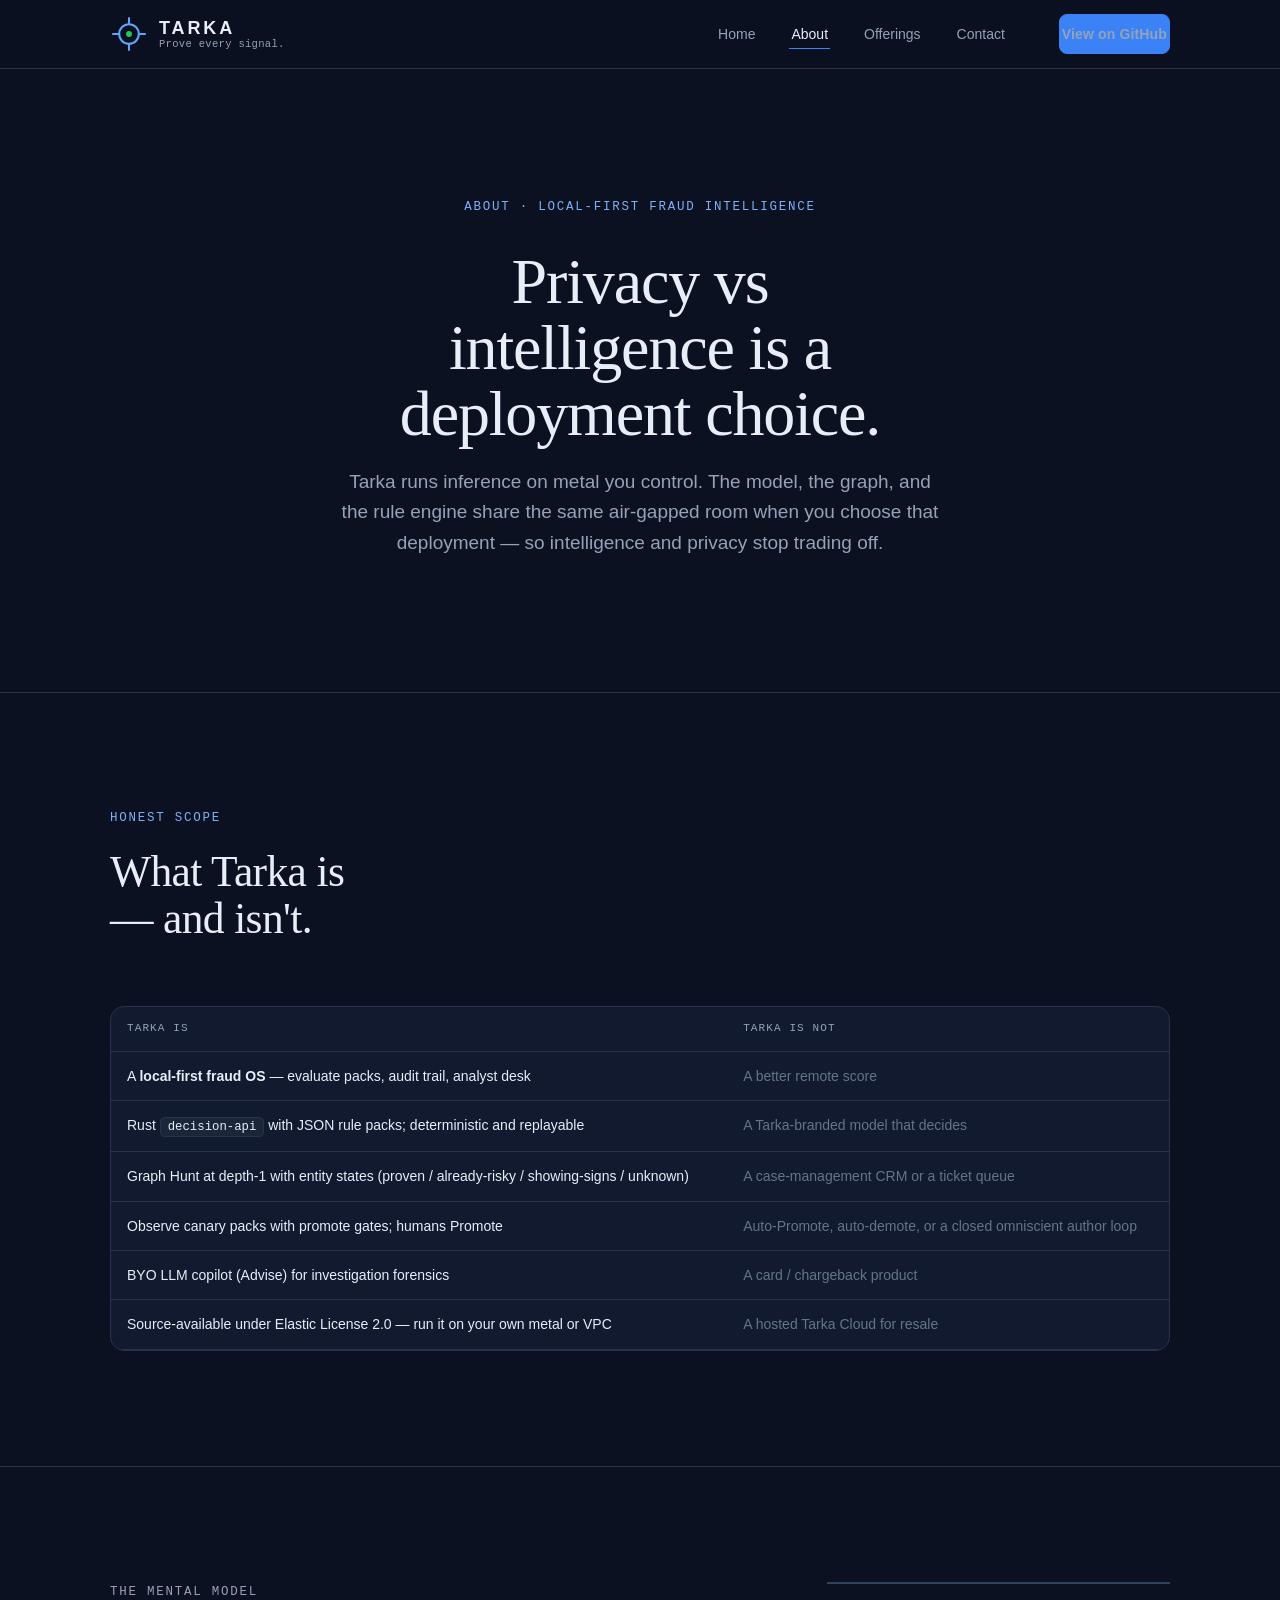
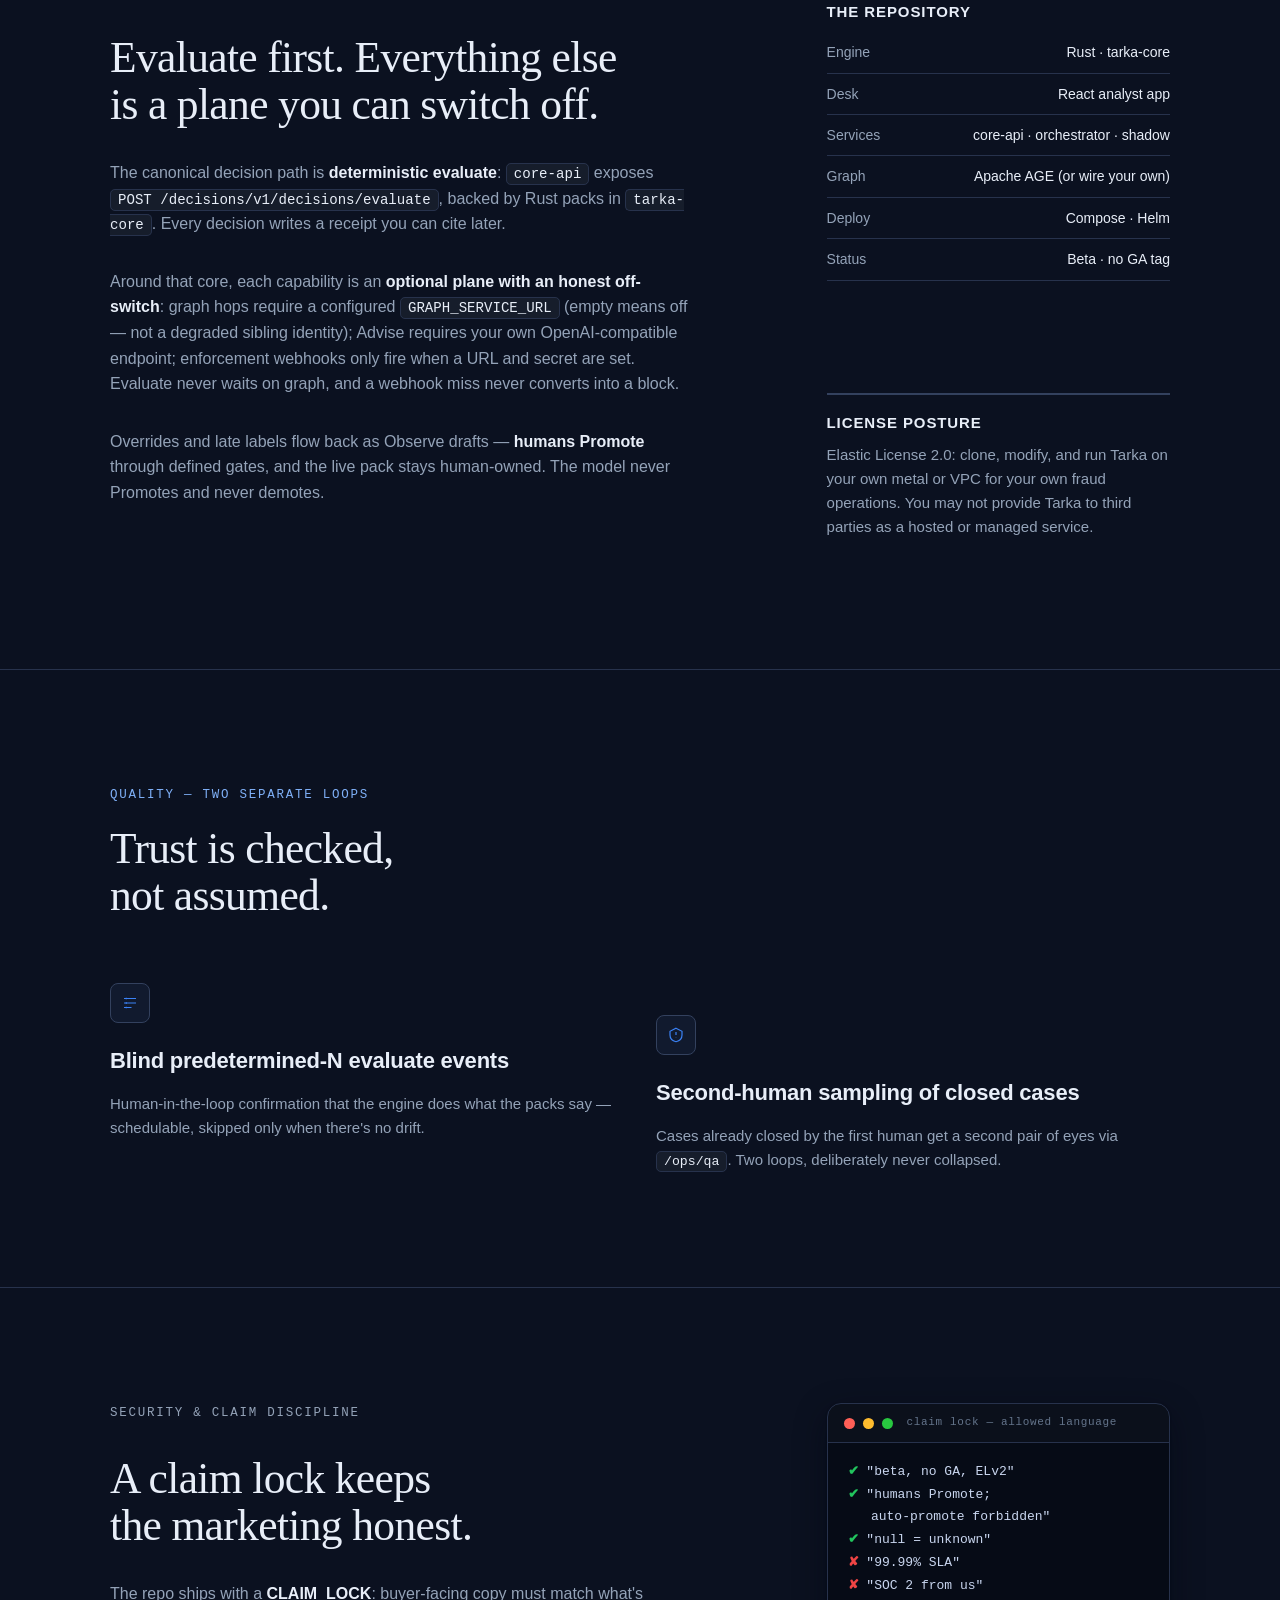
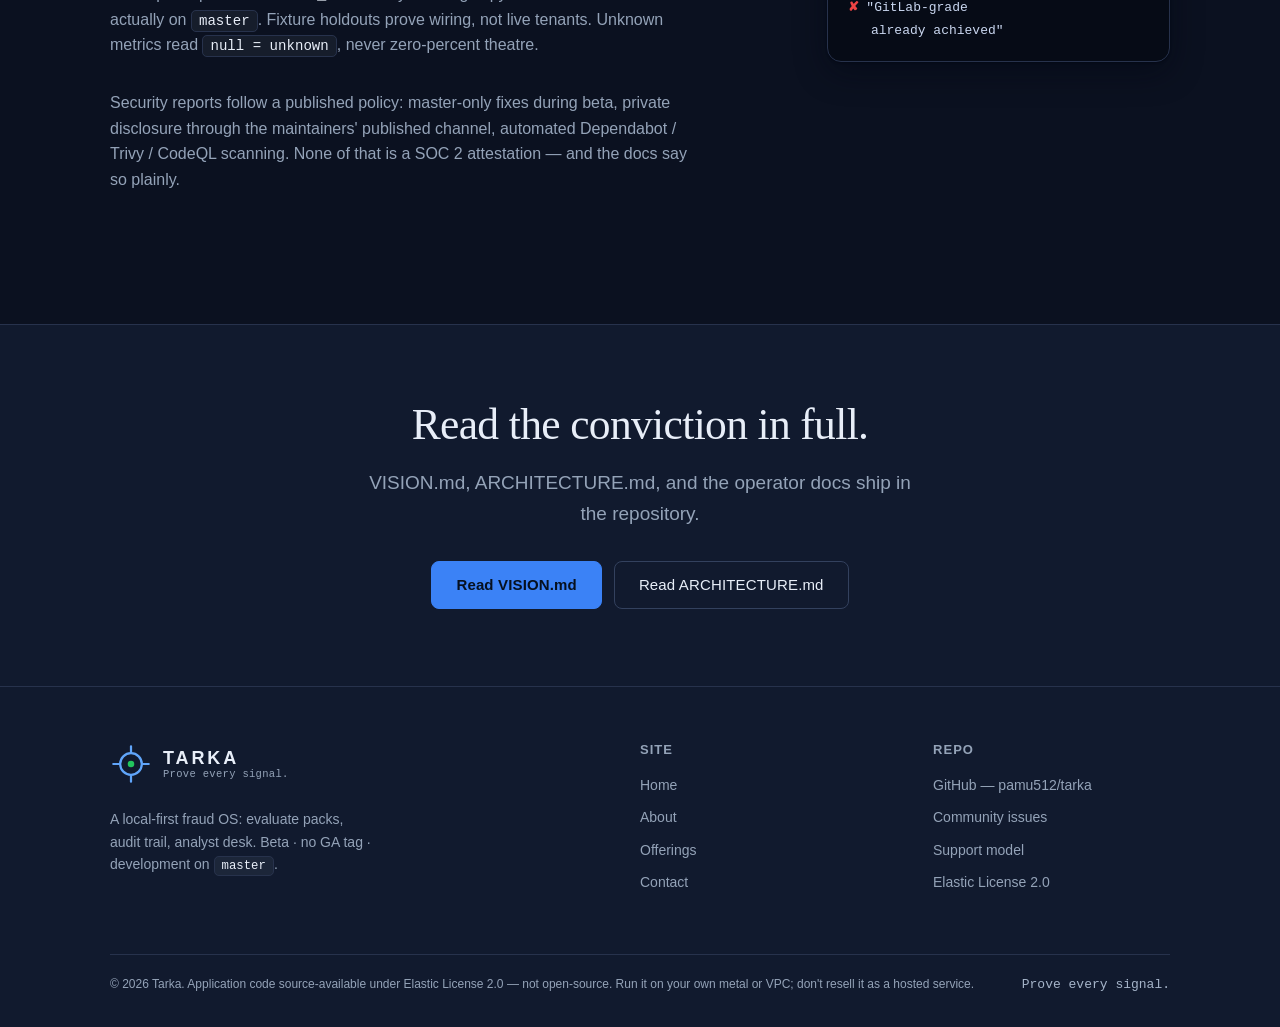
==== about.html @ 6040dd6a "Publish Tarka marketing site for GitHub Pages. Static home/about/offerings/contact from the reviewed" ====
<!doctype html>
<!--
  TARKA · About v2 — grounded in VISION.md, ARCHITECTURE.md, README.
-->
<html lang="en">
<head>
  <meta charset="utf-8" />
  <meta name="viewport" content="width=device-width, initial-scale=1" />
  <title>About — what Tarka is, and isn't · Tarka</title>
  <meta name="description" content="Tarka is a local-first fraud OS: audit everything, review is the exception. What it is, what it deliberately isn't, and the conviction behind it." />
  <link rel="canonical" href="./about.html" />
  <meta name="theme-color" content="#0b1120" />

  <meta property="og:type" content="website" />
  <meta property="og:site_name" content="Tarka" />
  <meta property="og:title" content="About — what Tarka is, and isn't · Tarka" />
  <meta property="og:description" content="Local-first fraud intelligence: audit everything, review is the exception. The vision, the non-goals, the conviction." />
  <meta property="og:url" content="./about.html" />
  <meta property="og:image" content="assets/brand/tarka-logo-on-dark-bg.png" />
  <meta name="twitter:card" content="summary_large_image" />

  <link rel="icon" href="assets/favicon.svg" type="image/svg+xml" />
  <link rel="stylesheet" href="assets/main.css" />

</head>
<body>
  <a class="skip-link" href="#main">Skip to content</a>

  <header class="site-header">
    <div class="container site-header__inner">
      <a class="brand" href="index.html" aria-label="Tarka — home">
        <img src="assets/brand/tarka-mark.svg" alt="" />
        <span class="brand-text"><span class="brand-word">TARKA</span><span class="brand-tag">Prove every signal.</span></span>
      </a>
      <button class="nav-toggle" aria-expanded="false" aria-controls="site-nav" aria-label="Menu">
        <svg viewBox="0 0 24 24" fill="none" stroke="currentColor" stroke-width="1.7" aria-hidden="true"><path d="M4 7h16M4 12h16M4 17h16"/></svg>
      </button>
      <nav class="site-nav" id="site-nav" aria-label="Primary">
        <a href="index.html">Home</a>
        <a href="about.html" aria-current="page">About</a>
        <a href="offerings.html">Offerings</a>
        <a href="contact.html">Contact</a>
        <a class="btn btn-primary btn-small" href="https://github.com/pamu512/tarka">View on GitHub</a>
      </nav>
    </div>
  </header>

  <main id="main">
    <!-- HERO -->
    <section class="section hero" data-od-id="hero-about">
      <div class="container">
        <div class="hero-center">
          <p class="eyebrow">About · Local-First Fraud Intelligence</p>
          <h1 class="h1">Privacy vs intelligence is a deployment choice.</h1>
          <p class="lead">Tarka runs inference on metal you control. The model, the graph, and the rule engine share the same air-gapped room when you choose that deployment — so intelligence and privacy stop trading off.</p>
        </div>
      </div>
    </section>

    <!-- IS / ISN'T -->
    <section class="section" data-od-id="is-isnt">
      <div class="container">
        <div class="section-head">
          <p class="eyebrow">Honest scope</p>
          <h2 class="h2">What Tarka is — and isn't.</h2>
        </div>
        <div class="ds-wrap">
          <table class="ds-table">
            <thead>
              <tr><th>Tarka is</th><th>Tarka is not</th></tr>
            </thead>
            <tbody>
              <tr>
                <td>A <strong>local-first fraud OS</strong> — evaluate packs, audit trail, analyst desk</td>
                <td class="no">A better remote score</td>
              </tr>
              <tr>
                <td>Rust <code class="code-inline">decision-api</code> with JSON rule packs; deterministic and replayable</td>
                <td class="no">A Tarka-branded model that decides</td>
              </tr>
              <tr>
                <td>Graph Hunt at depth-1 with entity states (proven / already-risky / showing-signs / unknown)</td>
                <td class="no">A case-management CRM or a ticket queue</td>
              </tr>
              <tr>
                <td>Observe canary packs with promote gates; humans Promote</td>
                <td class="no">Auto-Promote, auto-demote, or a closed omniscient author loop</td>
              </tr>
              <tr>
                <td>BYO LLM copilot (Advise) for investigation forensics</td>
                <td class="no">A card / chargeback product</td>
              </tr>
              <tr>
                <td>Source-available under Elastic License 2.0 — run it on your own metal or VPC</td>
                <td class="no">A hosted Tarka Cloud for resale</td>
              </tr>
            </tbody>
          </table>
        </div>
      </div>
    </section>

    <!-- HOW IT THINKS -->
    <section class="section" data-od-id="model">
      <div class="container grid-2-1">
        <div class="prose stack-lg">
          <p class="eyebrow">The mental model</p>
          <h2 class="h2">Evaluate first. Everything else is a plane you can switch off.</h2>
          <p>The canonical decision path is <strong>deterministic evaluate</strong>: <code class="code-inline">core-api</code> exposes <code class="code-inline">POST /decisions/v1/decisions/evaluate</code>, backed by Rust packs in <code class="code-inline">tarka-core</code>. Every decision writes a receipt you can cite later.</p>
          <p>Around that core, each capability is an <strong>optional plane with an honest off-switch</strong>: graph hops require a configured <code class="code-inline">GRAPH_SERVICE_URL</code> (empty means off — not a degraded sibling identity); Advise requires your own OpenAI-compatible endpoint; enforcement webhooks only fire when a URL and secret are set. Evaluate never waits on graph, and a webhook miss never converts into a block.</p>
          <p>Overrides and late labels flow back as Observe drafts — <strong>humans Promote</strong> through defined gates, and the live pack stays human-owned. The model never Promotes and never demotes.</p>
        </div>
        <aside class="stack" style="gap: var(--gap-xl);">
          <div class="aside-panel">
            <h2>The repository</h2>
            <ul class="detail-list">
              <li><span>Engine</span><span>Rust · tarka-core</span></li>
              <li><span>Desk</span><span>React analyst app</span></li>
              <li><span>Services</span><span>core-api · orchestrator · shadow</span></li>
              <li><span>Graph</span><span>Apache AGE (or wire your own)</span></li>
              <li><span>Deploy</span><span>Compose · Helm</span></li>
              <li><span>Status</span><span>Beta · no GA tag</span></li>
            </ul>
          </div>
          <div class="aside-panel">
            <h2>License posture</h2>
            <p>Elastic License 2.0: clone, modify, and run Tarka on your own metal or VPC for your own fraud operations. You may not provide Tarka to third parties as a hosted or managed service.</p>
          </div>
        </aside>
      </div>
    </section>

    <!-- QA LOOPS -->
    <section class="section" data-od-id="qa">
      <div class="container">
        <div class="section-head">
          <p class="eyebrow">Quality — two separate loops</p>
          <h2 class="h2">Trust is checked, not assumed.</h2>
        </div>
        <div class="grid-2 stack-lg">
          <article class="feature">
            <div class="feature-mark">
              <svg viewBox="0 0 24 24" fill="none" stroke="currentColor" stroke-width="1.6" aria-hidden="true"><path d="M4 6h16M4 12h16M4 18h10"/><path d="M7 5v2M7 11v2M7 17v2"/></svg>
            </div>
            <h3>Blind predetermined-N evaluate events</h3>
            <p>Human-in-the-loop confirmation that the engine does what the packs say — schedulable, skipped only when there's no drift.</p>
          </article>
          <article class="feature">
            <div class="feature-mark">
              <svg viewBox="0 0 24 24" fill="none" stroke="currentColor" stroke-width="1.6" aria-hidden="true"><path d="M12 3l8 4v5c0 5-3.5 8-8 9-4.5-1-8-4-8-9V7l8-4z"/><path d="M12 8v4M12 15.5v.5"/></svg>
            </div>
            <h3>Second-human sampling of closed cases</h3>
            <p>Cases already closed by the first human get a second pair of eyes via <code class="code-inline">/ops/qa</code>. Two loops, deliberately never collapsed.</p>
          </article>
        </div>
      </div>
    </section>

    <!-- SECURITY & CLAIM DISCIPLINE -->
    <section class="section" data-od-id="honesty">
      <div class="container grid-2-1">
        <div class="prose stack-lg">
          <p class="eyebrow">Security &amp; claim discipline</p>
          <h2 class="h2">A claim lock keeps the marketing honest.</h2>
          <p>The repo ships with a <strong>CLAIM_LOCK</strong>: buyer-facing copy must match what's actually on <code class="code-inline">master</code>. Fixture holdouts prove wiring, not live tenants. Unknown metrics read <code class="code-inline">null = unknown</code>, never zero-percent theatre.</p>
          <p>Security reports follow a published policy: master-only fixes during beta, private disclosure through the maintainers' published channel, automated Dependabot / Trivy / CodeQL scanning. None of that is a SOC 2 attestation — and the docs say so plainly.</p>
        </div>
        <aside>
          <div class="terminal" aria-hidden="true">
            <div class="terminal-bar">
              <span class="terminal-dot terminal-dot--r"></span><span class="terminal-dot terminal-dot--y"></span><span class="terminal-dot terminal-dot--g"></span>
              <span class="terminal-title">claim lock — allowed language</span>
            </div>
<pre><span class="ok">✔</span> "beta, no GA, ELv2"
<span class="ok">✔</span> "humans Promote;
   auto-promote forbidden"
<span class="ok">✔</span> "null = unknown"
<span class="deny">✘</span> "99.99% SLA"
<span class="deny">✘</span> "SOC 2 from us"
<span class="deny">✘</span> "GitLab-grade
   already achieved"</pre>
          </div>
        </aside>
      </div>
    </section>

    <!-- CTA -->
    <section class="section section--tight cta-strip" data-od-id="cta">
      <div class="container container--narrow">
        <h2 class="h2">Read the conviction in full.</h2>
        <p class="lead">VISION.md, ARCHITECTURE.md, and the operator docs ship in the repository.</p>
        <div class="hero-cta">
          <a class="btn btn-primary" href="https://github.com/pamu512/tarka/blob/master/VISION.md" rel="noopener">Read VISION.md</a>
          <a class="btn btn-secondary" href="https://github.com/pamu512/tarka/blob/master/ARCHITECTURE.md" rel="noopener">Read ARCHITECTURE.md</a>
        </div>
      </div>
    </section>
  </main>

  <footer class="site-footer">
    <div class="container">
      <div class="site-footer__grid">
        <div>
          <span class="brand">
            <img src="assets/brand/tarka-mark.svg" alt="" />
            <span class="brand-text"><span class="brand-word">TARKA</span><span class="brand-tag">Prove every signal.</span></span>
          </span>
          <p style="margin-top: 16px;">A local-first fraud OS: evaluate packs, audit trail, analyst desk. Beta · no GA tag · development on <code class="code-inline">master</code>.</p>
        </div>
        <nav aria-label="Footer">
          <h2>Site</h2>
          <ul>
            <li><a href="index.html">Home</a></li>
            <li><a href="about.html">About</a></li>
            <li><a href="offerings.html">Offerings</a></li>
            <li><a href="contact.html">Contact</a></li>
          </ul>
        </nav>
        <div>
          <h2>Repo</h2>
          <ul>
            <li><a href="https://github.com/pamu512/tarka" rel="noopener">GitHub — pamu512/tarka</a></li>
            <li><a href="https://github.com/pamu512/tarka/issues" rel="noopener">Community issues</a></li>
            <li><a href="https://github.com/pamu512/tarka/blob/master/SUPPORT.md" rel="noopener">Support model</a></li>
            <li><a href="https://github.com/pamu512/tarka/blob/master/LICENSE" rel="noopener">Elastic License 2.0</a></li>
          </ul>
        </div>
      </div>
      <div class="site-footer__legal">
        <span>© <span id="year">2026</span> Tarka. Application code source-available under Elastic License 2.0 — not open-source. Run it on your own metal or VPC; don't resell it as a hosted service.</span>
        <span class="meta">Prove every signal.</span>
      </div>
    </div>
  </footer>

  <script src="assets/main.js" defer></script>
</body>
</html>
---- assets/main.css ----
/* ============================================================
   TARKA — shared stylesheet  v2 (repo-grounded rebrand)
   Brand: Tarka fraud OS — "Prove every signal."
   Surfaces from frontend/src/index.css (slate scale), brand blue
   #3b82f6, decision triad green/amber/red. Discipline: 11 Build
   (restraint, whitespace, typographic hierarchy) on a dark desk.
   ============================================================ */

/* ---------- tokens ---------- */
:root {
  --bg:        #0b1120;   /* page — surface-950            */
  --surface:   #111a2e;   /* raised cards — surface-900     */
  --surface-2: #1a2540;   /* hover / sunken — surface-800   */
  --fg:        #e8eef8;   /* primary text — gray-100        */
  --muted:     #94a3b8;   /* secondary — gray-400           */
  --faint:     #64748b;   /* captions — gray-500            */
  --border:    #27324c;   /* hairlines — surface-700        */
  --border-2:  #33415e;   /* emphasis hairline — surface-600*/

  --accent:      #3b82f6; /* brand blue — brand-500         */
  --accent-deep: #2563eb; /* hover — brand-600              */
  --accent-soft: rgba(59, 130, 246, 0.14);
  --ink-soft:    rgba(232, 238, 248, 0.05);

  --allow:   #22c55e;   /* decision-allow  */
  --review:  #f59e0b;   /* decision-review */
  --deny:    #ef4444;   /* decision-deny   */
  --allow-soft:  rgba(34, 197, 94, 0.13);
  --review-soft: rgba(245, 158, 11, 0.13);
  --deny-soft:   rgba(239, 68, 68, 0.12);
  --success: var(--allow);
  --success-soft: var(--allow-soft);
  --danger: #f87171;
  --danger-soft: rgba(248, 113, 113, 0.12);

  --font-display: 'Instrument Serif', 'Iowan Old Style', Georgia, 'Times New Roman', serif;
  --font-body: -apple-system, BlinkMacSystemFont, 'Segoe UI', 'Helvetica Neue', Helvetica, Arial, sans-serif;
  --font-mono: ui-monospace, 'SF Mono', 'Cascadia Mono', Menlo, Consolas, monospace;

  --fs-display: clamp(46px, 6.4vw, 84px);
  --fs-h1:      clamp(40px, 5vw, 64px);
  --fs-h2:      clamp(30px, 3.4vw, 44px);
  --fs-h3:      22px;
  --fs-lead:    19px;
  --fs-body:    16px;
  --fs-small:   14px;
  --fs-meta:    13px;

  --gap-xs: 8px;  --gap-sm: 12px; --gap-md: 20px; --gap-lg: 32px;
  --gap-xl: 56px; --gap-2xl: 96px;

  --container: 1140px;
  --gutter: 24px;
  --radius: 8px;
  --radius-lg: 14px;

  --shadow-soft: 0 1px 2px rgba(2, 6, 17, 0.5), 0 10px 32px rgba(2, 6, 17, 0.45);
  --ease-out: cubic-bezier(0.22, 0.61, 0.21, 1);
}

@media (min-width: 900px) { :root { --gutter: 40px; } }

/* ---------- reset & base ---------- */
*, *::before, *::after { box-sizing: border-box; }
html { -webkit-text-size-adjust: 100%; scroll-behavior: smooth; }
@media (prefers-reduced-motion: reduce) { html { scroll-behavior: auto; } }

body {
  margin: 0;
  background: var(--bg);
  color: var(--fg);
  font-family: var(--font-body);
  font-size: var(--fs-body);
  line-height: 1.6;
  text-rendering: optimizeLegibility;
  -webkit-font-smoothing: antialiased;
}

img, svg { display: block; max-width: 100%; }
a { color: inherit; text-decoration: none; }
button { font: inherit; cursor: pointer; }
input, select, textarea { font: inherit; }
p { margin: 0 0 1em; text-wrap: pretty; }
h1, h2, h3, h4 { margin: 0; text-wrap: balance; line-height: 1.08; }
ul, ol { margin: 0; padding: 0; }
figcaption { margin: 0; }

::selection { background: var(--accent-soft); color: var(--fg); }

:focus-visible {
  outline: 2px solid var(--accent);
  outline-offset: 3px;
  border-radius: 2px;
}

.skip-link {
  position: absolute; left: 16px; top: -60px;
  background: var(--fg); color: var(--bg);
  padding: 10px 18px; border-radius: var(--radius);
  z-index: 100; font-size: var(--fs-small);
  transition: top 0.15s ease;
}
.skip-link:focus { top: 14px; }

/* ---------- layout primitives ---------- */
.container { max-width: var(--container); margin-inline: auto; padding-inline: var(--gutter); }
.container--narrow { max-width: 860px; }

.section { padding-block: clamp(64px, 9vw, 128px); }
.section + .section { border-top: 1px solid var(--border); }
.section--tight { padding-block: clamp(48px, 6vw, 80px); }

.stack { display: flex; flex-direction: column; }
.stack > * + * { margin-top: var(--gap-md); }
.stack-lg > * + * { margin-top: var(--gap-lg); }

.row { display: flex; align-items: center; gap: var(--gap-md); }
.row-between { display: flex; align-items: center; justify-content: space-between; gap: var(--gap-md); flex-wrap: wrap; }

.grid-2 { display: grid; grid-template-columns: repeat(2, 1fr); gap: var(--gap-lg); }
.grid-3 { display: grid; grid-template-columns: repeat(3, 1fr); gap: var(--gap-lg); }
.grid-2-1 { display: grid; grid-template-columns: 1.9fr 1fr; gap: clamp(40px, 5vw, 80px); align-items: start; }

@media (max-width: 980px) {
  .grid-3 { grid-template-columns: 1fr; gap: var(--gap-md); }
  .grid-2 { grid-template-columns: 1fr; }
  .grid-2-1 { grid-template-columns: 1fr; }
}

/* ---------- type ---------- */
.display, h1 {
  font-family: var(--font-display);
  font-size: var(--fs-display);
  font-weight: 400;
  letter-spacing: -0.02em;
  line-height: 1.03;
}
.h1 { font-family: var(--font-display); font-size: var(--fs-h1); font-weight: 400; letter-spacing: -0.018em; }
.h2, h2 {
  font-family: var(--font-display);
  font-size: var(--fs-h2);
  font-weight: 400;
  letter-spacing: -0.015em;
}
.h3, h3 { font-size: var(--fs-h3); font-weight: 600; letter-spacing: -0.01em; line-height: 1.3; }
.lead { font-size: var(--fs-lead); line-height: 1.6; color: var(--muted); max-width: 58ch; }
.small { font-size: var(--fs-small); }
.meta { font-family: var(--font-mono); font-size: var(--fs-meta); color: #a5b4c9; }
.num  { font-family: var(--font-mono); font-variant-numeric: tabular-nums; }

.eyebrow {
  font-family: var(--font-mono);
  font-size: 12.5px;
  letter-spacing: 0.14em;
  text-transform: uppercase;
  color: #7fb0f7;
  margin: 0 0 var(--gap-md);
}
.eyebrow--muted { color: var(--muted); }

.prose { max-width: 65ch; }
.prose p { color: var(--muted); }
.prose p strong, .prose li strong { color: var(--fg); }
.prose ul, .prose ol { color: var(--muted); padding-left: 1.2em; }
.prose li + li { margin-top: 6px; }

a.text-link {
  color: var(--fg);
  text-decoration: underline;
  text-decoration-color: var(--accent);
  text-decoration-thickness: 1px;
  text-underline-offset: 3px;
  transition: color 0.15s ease;
}
a.text-link:hover { color: var(--accent); }

code, .code-inline {
  font-family: var(--font-mono);
  font-size: 0.88em;
  background: var(--ink-soft);
  border: 1px solid var(--border);
  border-radius: 5px;
  padding: 2px 7px;
  color: var(--fg);
  word-break: break-word;
}

/* terminal-style code block */
.terminal {
  background: #060b16;
  border: 1px solid var(--border);
  border-radius: var(--radius-lg);
  overflow: hidden;
  box-shadow: var(--shadow-soft);
}
.terminal-bar {
  display: flex; align-items: center; gap: 8px;
  padding: 10px 16px;
  border-bottom: 1px solid var(--border);
  background: rgba(232, 238, 248, 0.02);
}
.terminal-dot { width: 11px; height: 11px; border-radius: 50%; background: var(--border-2); }
.terminal-dot--r { background: #ff5f57; } .terminal-dot--y { background: #febc2e; } .terminal-dot--g { background: #28c840; }
.terminal-title { font-family: var(--font-mono); font-size: 11px; color: var(--faint); margin-left: 6px; letter-spacing: 0.06em; }
.terminal pre {
  margin: 0; padding: 18px 20px;
  font-family: var(--font-mono); font-size: 13px; line-height: 1.75;
  color: #c9d6ef; overflow-x: auto;
}
.terminal pre .c { color: #8fa3c4; }               /* comment   */
.terminal pre .k { color: var(--accent); }          /* key/prompt*/
.terminal pre .s { color: #7dd3fc; }                /* string    */
.terminal pre .ok { color: var(--allow); font-weight: 600; }
.terminal pre .warn { color: var(--review); font-weight: 600; }
.terminal pre .deny { color: var(--deny); font-weight: 600; }

/* ---------- header / nav ---------- */
.site-header {
  position: sticky; top: 0; z-index: 40;
  background: rgba(11, 17, 32, 0.88);
  backdrop-filter: blur(14px);
  -webkit-backdrop-filter: blur(14px);
  border-bottom: 1px solid var(--border);
}
.site-header__inner {
  display: flex; align-items: center; justify-content: space-between;
  min-height: 68px; gap: var(--gap-lg);
}
.brand { display: inline-flex; align-items: center; gap: 11px; }
.brand img { height: 38px; width: auto; }
.brand-text { display: flex; flex-direction: column; line-height: 1.15; }
.brand-word {
  font-weight: 800; font-size: 18px; letter-spacing: 0.16em; color: var(--fg);
}
.brand-tag {
  font-family: var(--font-mono); font-size: 10.5px; color: var(--muted);
  letter-spacing: 0.03em; display: block;
}
.site-nav { display: flex; align-items: center; gap: var(--gap-lg); }
.site-nav a {
  font-size: var(--fs-small);
  color: var(--muted);
  padding: 8px 2px;
  position: relative;
  transition: color 0.15s ease;
}
.site-nav a::after {
  content: '';
  position: absolute; left: 0; right: 100%; bottom: 4px;
  border-bottom: 1px solid var(--accent);
  transition: right 0.2s var(--ease-out);
}
.site-nav a:hover { color: var(--fg); }
.site-nav a:hover::after, .site-nav a[aria-current="page"]::after { right: 0; }
.site-nav a[aria-current="page"] { color: var(--fg); }
.site-header .btn { margin-left: var(--gap-md); }

.nav-toggle {
  display: none;
  background: none; border: 1px solid var(--border); border-radius: var(--radius);
  width: 44px; height: 44px; align-items: center; justify-content: center;
}
.nav-toggle svg { width: 20px; height: 20px; color: var(--fg); }

@media (max-width: 860px) {
  .nav-toggle { display: inline-flex; }
  .site-nav {
    display: none;
    position: absolute; top: 100%; left: 0; right: 0;
    background: var(--bg);
    border-bottom: 1px solid var(--border);
    flex-direction: column; align-items: flex-start;
    padding: var(--gap-md) var(--gutter) var(--gap-lg);
    gap: var(--gap-sm);
  }
  .site-nav.is-open { display: flex; }
  .site-nav a { font-size: 17px; padding: 10px 0; }
  .site-nav a::after { display: none; }
  .site-header .btn { margin-left: 0; margin-top: var(--gap-sm); }
}

/* ---------- buttons ---------- */
.btn {
  display: inline-flex; align-items: center; justify-content: center; gap: 10px;
  min-height: 44px;
  padding: 11px 24px;
  border-radius: var(--radius);
  border: 1px solid transparent;
  font-size: 15px;
  font-weight: 500;
  letter-spacing: 0.01em;
  transition: background 0.16s ease, border-color 0.16s ease, color 0.16s ease, transform 0.05s ease;
}
.btn:active { transform: translateY(1px); }
.btn[disabled], .btn[aria-disabled="true"] { opacity: 0.55; cursor: not-allowed; transform: none; }
.btn-primary { background: var(--accent); color: #06101f; border-color: var(--accent); font-weight: 600; }
.btn-primary:hover:not([disabled]) { background: #60a5fa; border-color: #60a5fa; }
.btn-secondary { background: transparent; color: var(--fg); border-color: var(--border-2); }
.btn-secondary:hover:not([disabled]) { border-color: var(--fg); background: var(--ink-soft); }
.btn-ghost { background: transparent; color: var(--fg); border-color: transparent; padding-inline: 8px; }
.btn-ghost:hover:not([disabled]) { color: var(--accent); }
.btn-small { min-height: 36px; padding: 7px 14px; font-size: 13px; }
.btn-arrow::after { content: '\2192'; transition: transform 0.16s var(--ease-out); }
.btn-arrow:hover::after { transform: translateX(3px); }

/* ---------- hero ---------- */
.hero { padding-block: clamp(72px, 10vw, 150px) clamp(56px, 8vw, 110px); }
.hero-split {
  display: grid;
  grid-template-columns: 1.05fr 0.95fr;
  gap: clamp(40px, 6vw, 96px);
  align-items: center;
}
@media (max-width: 920px) { .hero-split { grid-template-columns: 1fr; } }
.hero h1 { margin-bottom: var(--gap-md); max-width: 15ch; }
.hero .lead { margin-bottom: var(--gap-lg); }
.hero-center { text-align: center; }
.hero-center h1, .hero-center .h1 { max-width: 18ch; margin-inline: auto; }
.hero-center .lead { margin-inline: auto; }
.hero-center .eyebrow { margin-bottom: var(--gap-lg); }
.hero-cta { display: flex; gap: var(--gap-sm); flex-wrap: wrap; }
.hero-center .hero-cta { justify-content: center; }

/* decision-pills: ALLOW / REVIEW / DENY strip */
.decision-pills { display: flex; gap: var(--gap-sm); flex-wrap: wrap; }
.decision-pill {
  display: inline-flex; align-items: center; gap: 8px;
  font-family: var(--font-mono); font-size: 13.5px; letter-spacing: 0.08em;
  padding: 8px 16px; border-radius: 999px; border: 1px solid;
}
.decision-pill::before { content: ''; width: 8px; height: 8px; border-radius: 50%; background: currentColor; }
.decision-pill--allow { color: var(--allow); border-color: rgba(34,197,94,0.35); background: var(--allow-soft); }
.decision-pill--review { color: var(--review); border-color: rgba(245,158,11,0.35); background: var(--review-soft); }
.decision-pill--deny { color: var(--deny); border-color: rgba(239,68,68,0.35); background: var(--deny-soft); }

/* hero visual = terminal */
.hero-terminal { min-width: 0; }

/* ---------- sections & blocks ---------- */
.section-head { max-width: 46ch; margin-bottom: clamp(40px, 5vw, 72px); }
.section-head .h2 { margin-top: var(--gap-sm); }
.section-head--right { margin-left: auto; text-align: left; }

.feature { display: flex; flex-direction: column; gap: var(--gap-sm); }
.feature-mark {
  width: 40px; height: 40px;
  display: grid; place-items: center;
  border: 1px solid var(--border-2);
  border-radius: var(--radius);
  color: var(--accent);
  margin-bottom: var(--gap-sm);
  background: var(--surface);
}
.feature-mark svg { width: 18px; height: 18px; }
.feature h3 { margin-bottom: 4px; }
.feature p { color: var(--muted); font-size: 15px; margin: 0; }

/* split */
.split-media {
  display: grid; grid-template-columns: 1fr 1fr;
  gap: clamp(40px, 6vw, 88px); align-items: center;
}
@media (max-width: 920px) { .split-media { grid-template-columns: 1fr; } }

/* collection cards → plane cards */
.plane-card {
  display: flex; flex-direction: column; gap: var(--gap-sm);
  border-top: 1px solid var(--border-2);
  padding-top: var(--gap-md);
  transition: border-color 0.2s ease;
}
.plane-card:hover { border-top-color: var(--accent); }
.plane-card .meta { display: flex; justify-content: space-between; }
.plane-card h3 { font-size: 26px; font-family: var(--font-display); font-weight: 400; }
.plane-card p { color: var(--muted); font-size: 15px; margin: 0; flex-grow: 1; }
.plane-card .text-link { font-size: var(--fs-small); }

/* log rows */
.log-list { border-top: 1px solid var(--border); }
.log-row {
  display: grid;
  grid-template-columns: 130px 1fr;
  gap: var(--gap-lg);
  padding: 26px 0;
  border-bottom: 1px solid var(--border);
  align-items: baseline;
}
.log-row .meta { color: var(--muted); }
.log-row h3 { font-size: 20px; margin-bottom: 4px; }
.log-row p { margin: 0; color: var(--muted); font-size: 15px; }
@media (max-width: 680px) {
  .log-row { grid-template-columns: 1fr; gap: 6px; padding: 20px 0; }
}

/* journey steps (progressive friction) */
.steps { counter-reset: step; display: grid; gap: var(--gap-lg); }
@media (min-width: 860px) { .steps { grid-template-columns: repeat(5, 1fr); } }
.step { counter-increment: step; border-top: 1px solid var(--border-2); padding-top: var(--gap-md); }
.step::before {
  content: counter(step, decimal-leading-zero);
  font-family: var(--font-mono); font-size: 13px;
  letter-spacing: 0.12em; color: var(--accent);
  display: block; margin-bottom: 10px;
}
.step h3 { font-size: 18px; margin-bottom: 6px; }
.step p { color: var(--muted); font-size: 14px; margin: 0; }

/* conviction quote */
.credo { text-align: center; }
.credo blockquote {
  font-family: var(--font-display);
  font-size: clamp(28px, 3.6vw, 44px);
  line-height: 1.22;
  letter-spacing: -0.01em;
  max-width: 26ch;
  margin: 0 auto var(--gap-md);
  text-wrap: balance;
}
.credo blockquote em { font-style: italic; color: var(--accent); }
.credo figcaption { font-family: var(--font-mono); font-size: 12px; letter-spacing: 0.12em; text-transform: uppercase; color: var(--muted); }

/* CTA strip */
.cta-strip { text-align: center; background: var(--surface); }
.cta-strip .h2 { max-width: 24ch; margin-inline: auto; }
.cta-strip .lead { margin: var(--gap-md) auto var(--gap-lg); }
.cta-strip .hero-cta { justify-content: center; }

/* ---------- tables (stack matrix) ---------- */
.ds-wrap {
  overflow-x: auto;
  border: 1px solid var(--border);
  border-radius: var(--radius-lg);
  background: var(--surface);
}
.ds-wrap .ds-table { min-width: 420px; }
.ds-wrap .ds-table caption { padding: 14px 16px 8px; }
.ds-wrap .ds-table th, .ds-wrap .ds-table td { background: transparent; position: static; }

.ds-table { width: 100%; border-collapse: collapse; font-size: 14px; }
.ds-table th, .ds-table td { padding: 13px 16px; text-align: left; border-bottom: 1px solid var(--border); vertical-align: top; }
.ds-table th { color: var(--muted); font-weight: 500; font-family: var(--font-mono); font-size: 11px; letter-spacing: 0.1em; text-transform: uppercase; background: var(--surface-2); position: sticky; top: 0; }
.ds-table tbody tr:hover { background: var(--ink-soft); }
.ds-table .num-col { font-family: var(--font-mono); font-variant-numeric: tabular-nums; white-space: nowrap; }

/* check / cross matrix cells */
.yes { color: var(--allow); font-weight: 600; }
.no  { color: var(--faint); }

/* ---------- forms ---------- */
.form-card {
  background: var(--surface);
  border: 1px solid var(--border);
  border-radius: var(--radius-lg);
  padding: clamp(24px, 4vw, 44px);
  box-shadow: var(--shadow-soft);
}
.form-grid { display: grid; grid-template-columns: 1fr 1fr; gap: var(--gap-md) var(--gap-lg); }
@media (max-width: 680px) { .form-grid { grid-template-columns: 1fr; } }
.field { display: flex; flex-direction: column; gap: 7px; }
.field--full { grid-column: 1 / -1; }
.field label { font-size: var(--fs-small); font-weight: 500; color: var(--fg); }
.field .field-hint { font-size: 12px; color: var(--muted); }
.field-label-row { display: flex; justify-content: space-between; align-items: baseline; gap: 8px; }

.input, .select, .textarea {
  width: 100%;
  min-height: 46px;
  padding: 11px 14px;
  border: 1px solid var(--border-2);
  border-radius: var(--radius);
  background: #0c1425;
  color: var(--fg);
  font-size: 15px;
  transition: border-color 0.15s ease, box-shadow 0.15s ease;
}
.textarea { min-height: 130px; resize: vertical; line-height: 1.55; }
.select {
  appearance: none;
  background-image: url("data:image/svg+xml,%3Csvg xmlns='http://www.w3.org/2000/svg' width='12' height='8' viewBox='0 0 12 8'%3E%3Cpath d='M1 1.5 6 6.5 11 1.5' fill='none' stroke='%2394a3b8' stroke-width='1.5' stroke-linecap='round'/%3E%3C/svg%3E");
  background-repeat: no-repeat;
  background-position: right 14px center;
  padding-right: 38px;
}
.input:focus, .select:focus, .textarea:focus {
  outline: none;
  border-color: var(--accent);
  box-shadow: 0 0 0 3px var(--accent-soft);
}
.input:user-invalid, .select:user-invalid, .textarea:user-invalid {
  border-color: var(--deny);
  background: var(--deny-soft);
}
.input:user-invalid:focus, .select:user-invalid:focus, .textarea:user-invalid:focus {
  box-shadow: 0 0 0 3px var(--deny-soft);
}

.field-error { display: none; font-size: 13px; color: var(--danger); font-weight: 500; }
.field.is-invalid .field-error { display: flex; gap: 6px; align-items: baseline; }
.field.is-invalid .input, .field.is-invalid .select, .field.is-invalid .textarea { border-color: var(--deny); }

.form-status { margin-top: var(--gap-md); }
.form-note { font-size: 12px; color: var(--muted); margin-top: var(--gap-md); }

.error-summary {
  display: none;
  border: 1px solid var(--deny);
  background: var(--deny-soft);
  border-radius: var(--radius);
  padding: 16px 20px;
  margin-bottom: var(--gap-lg);
}
.error-summary.is-visible { display: block; }
.error-summary h2 { font-size: 16px; color: var(--danger); font-family: var(--font-body); font-weight: 600; margin-bottom: 8px; }
.error-summary ul { list-style: none; padding: 0; margin: 0; }
.error-summary a { color: var(--danger); text-decoration: underline; text-underline-offset: 2px; font-size: 14px; }
.error-summary a:hover { color: var(--fg); }

.panel { border-radius: var(--radius); padding: 18px 20px; font-size: 15px; border: 1px solid var(--border); background: var(--surface-2); }
.panel--success { border-color: var(--allow); background: var(--allow-soft); }
.panel--success strong { color: var(--allow); }
.panel--error { border-color: var(--deny); background: var(--deny-soft); }
.panel--error strong { color: var(--danger); }

.form-success { text-align: center; padding: clamp(32px, 5vw, 56px) clamp(16px, 3vw, 40px); }
.form-success .ref {
  font-family: var(--font-mono); font-size: 14px; letter-spacing: 0.08em; color: var(--fg);
  background: var(--bg); border: 1px dashed var(--border-2); border-radius: var(--radius);
  display: inline-block; padding: 8px 16px; margin: var(--gap-md) 0;
}
.success-mark {
  width: 52px; height: 52px; margin: 0 auto var(--gap-md);
  border-radius: 50%; border: 1px solid var(--allow); color: var(--allow);
  display: grid; place-items: center;
}
.success-mark svg { width: 24px; height: 24px; }

.hp-field { position: absolute !important; left: -9999px; top: -9999px; width: 1px; height: 1px; overflow: hidden; }

/* ---------- aside / details panel ---------- */
.aside-panel { border-top: 2px solid var(--border-2); padding-top: var(--gap-md); }
.aside-panel + .aside-panel { margin-top: var(--gap-xl); }
.aside-panel h2 { font-size: 15px; font-family: var(--font-body); font-weight: 600; letter-spacing: 0.06em; text-transform: uppercase; margin-bottom: var(--gap-sm); }
.aside-panel p { font-size: 15px; color: var(--muted); }
.aside-panel a { color: var(--fg); }
.aside-panel .detail-list { list-style: none; }
.aside-panel .detail-list li { display: flex; justify-content: space-between; gap: 12px; padding: 9px 0; border-bottom: 1px solid var(--border); font-size: 14px; }
.aside-panel .detail-list li span:first-child { color: var(--muted); }

/* FAQ */
.faq-item { border-bottom: 1px solid var(--border); }
.faq-item summary {
  cursor: pointer; list-style: none;
  display: flex; justify-content: space-between; align-items: center; gap: var(--gap-md);
  padding: 20px 0; font-weight: 500; min-height: 44px;
}
.faq-item summary::-webkit-details-marker { display: none; }
.faq-item summary::after {
  content: '+'; font-family: var(--font-mono); font-size: 20px; color: var(--muted);
  transition: transform 0.2s ease; flex: none;
}
.faq-item[open] summary::after { transform: rotate(45deg); }
.faq-item p { color: var(--muted); padding-bottom: 20px; margin: 0; max-width: 60ch; }

/* ---------- footer ---------- */
.site-footer { border-top: 1px solid var(--border); background: var(--surface); padding-block: var(--gap-xl) var(--gap-lg); }
.site-footer__grid { display: grid; grid-template-columns: 2fr 1fr 1fr; gap: var(--gap-xl); margin-bottom: var(--gap-xl); }
@media (max-width: 860px) { .site-footer__grid { grid-template-columns: 1fr; gap: var(--gap-lg); } }
.site-footer .brand img { height: 42px; }
.site-footer p { color: var(--muted); font-size: 14px; max-width: 34ch; }
.site-footer h2 { font-family: var(--font-body); font-size: 13px; font-weight: 600; letter-spacing: 0.08em; text-transform: uppercase; color: var(--muted); margin-bottom: var(--gap-sm); }
.site-footer ul { list-style: none; }
.site-footer ul a { color: var(--muted); font-size: 14px; display: inline-block; padding: 5px 0; }
.site-footer ul a:hover { color: var(--fg); }
.site-footer__legal { border-top: 1px solid var(--border); padding-top: var(--gap-md); display: flex; justify-content: space-between; gap: var(--gap-md); flex-wrap: wrap; font-size: 12px; color: var(--muted); }

/* ---------- leads console ---------- */
.leads-toolbar { display: flex; align-items: center; justify-content: space-between; gap: var(--gap-md); flex-wrap: wrap; margin-bottom: var(--gap-lg); }
.leads-table-wrap { overflow-x: auto; border: 1px solid var(--border); border-radius: var(--radius-lg); background: var(--surface); }
.ds-table td.msg { max-width: 320px; }
.ds-table td.msg .full { display: none; }
.ds-table td.msg.open .full { display: inline; }
.ds-table td.msg.open .truncated, .ds-table td.msg .toggle-msg { display: none; }
.ds-table .toggle-msg { background: none; border: none; color: var(--accent); font-size: 12px; padding: 0; text-decoration: underline; text-underline-offset: 2px; }
.status-pill { display: inline-flex; align-items: center; padding: 3px 10px; border-radius: 999px; font-family: var(--font-mono); font-size: 11px; letter-spacing: 0.06em; text-transform: uppercase; }
.status-pill--new { background: var(--allow-soft); color: var(--allow); }
.empty-state { text-align: center; padding: var(--gap-2xl) var(--gap-lg); border: 1px dashed var(--border); border-radius: var(--radius-lg); color: var(--muted); }
.empty-state .h3 { margin-bottom: 8px; color: var(--fg); }

/* ---------- notices & misc ---------- */
.notice { border: 1px solid var(--border); background: var(--surface-2); border-radius: var(--radius); padding: 14px 18px; font-size: 13px; color: var(--muted); }
.notice strong { color: var(--fg); }

.rule { border: 0; border-top: 1px solid var(--border); margin: 0; }
.rule-strong { border: 0; border-top: 1px solid var(--border-2); margin: 0; }

/* status legend chips */
.legend { display: flex; gap: var(--gap-sm); flex-wrap: wrap; }
.legend-chip { display: inline-flex; align-items: center; gap: 8px; font-family: var(--font-mono); font-size: 12px; letter-spacing: 0.06em; color: var(--muted); border: 1px solid var(--border); border-radius: 999px; padding: 6px 13px; }
.legend-chip::before { content: ''; width: 8px; height: 8px; border-radius: 50%; }
.legend-chip--beta::before { background: var(--review); }
.legend-chip--elv2::before { background: var(--accent); }
.legend-chip--noga::before { background: var(--deny); }

/* image fallback */
.ph-img {
  background: linear-gradient(135deg, var(--accent-soft), var(--ink-soft)), var(--surface);
  border: 1px solid var(--border); border-radius: var(--radius-lg);
  aspect-ratio: 4 / 3; display: grid; place-items: center;
  color: var(--muted); font-family: var(--font-mono); font-size: 12px; letter-spacing: 0.06em; width: 100%;
}

/* ---------- reveal animation ---------- */
.reveal { opacity: 0; transform: translateY(14px); transition: opacity 0.55s var(--ease-out), transform 0.55s var(--ease-out); }
.reveal.is-visible { opacity: 1; transform: none; }
@media (prefers-reduced-motion: reduce) {
  .reveal { opacity: 1; transform: none; transition: none; }
  .btn, .site-nav a::after, .btn-arrow::after { transition: none; }
}

/* ---------- 404 ---------- */
.error-page { text-align: center; padding-block: clamp(96px, 14vw, 180px); }
.error-page .code { font-family: var(--font-display); font-size: clamp(120px, 22vw, 240px); line-height: 1; letter-spacing: -0.04em; color: var(--deny); }
.error-page .h2 { margin: var(--gap-md) auto var(--gap-sm); max-width: 20ch; }
.error-page .lead { margin: 0 auto var(--gap-lg); }

/* ---------- @font-face (local, CSP-safe) ---------- */
@font-face {
  font-family: 'Instrument Serif';
  src: url('fonts/instrument-serif-latin.woff2') format('woff2');
  font-weight: 400; font-style: normal; font-display: swap;
}
@font-face {
  font-family: 'Instrument Serif';
  src: url('fonts/instrument-serif-italic-latin.woff2') format('woff2');
  font-weight: 400; font-style: italic; font-display: swap;
}

.legend-chip--soc::before { background: var(--review); }
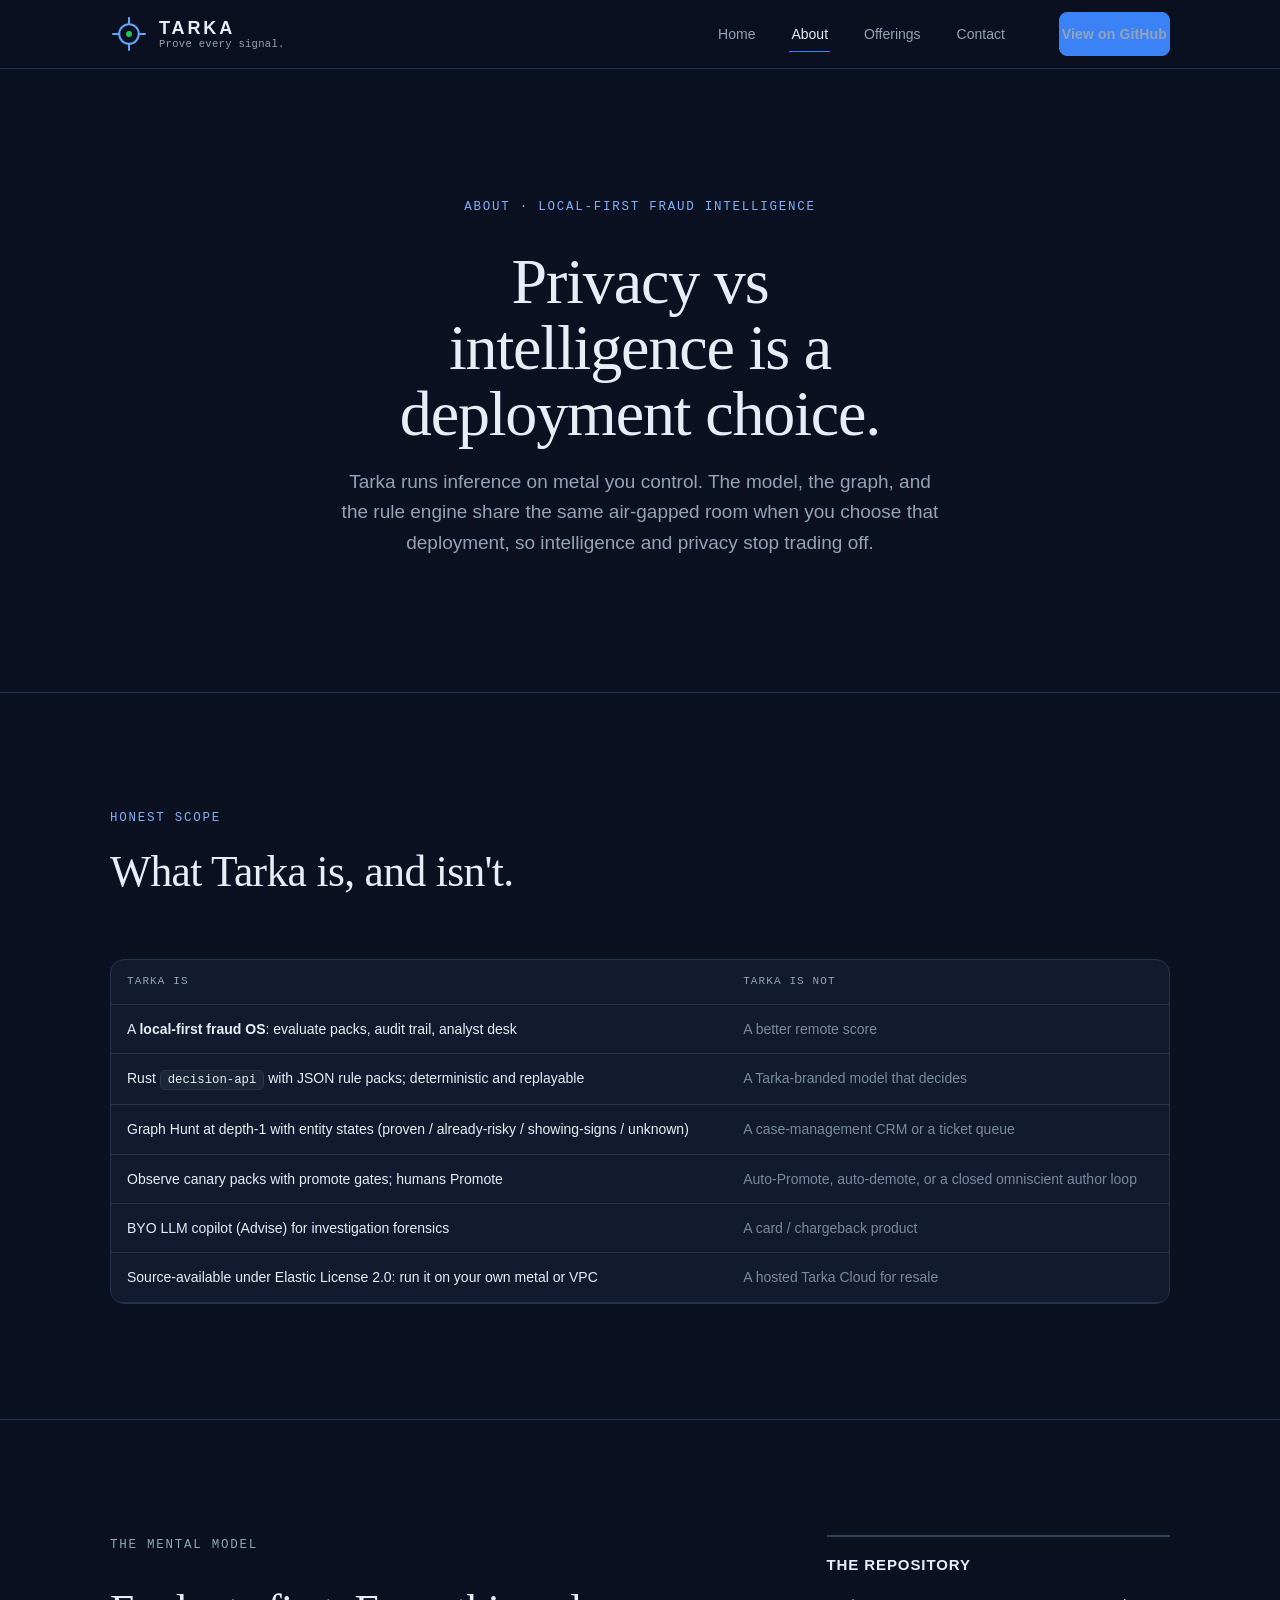
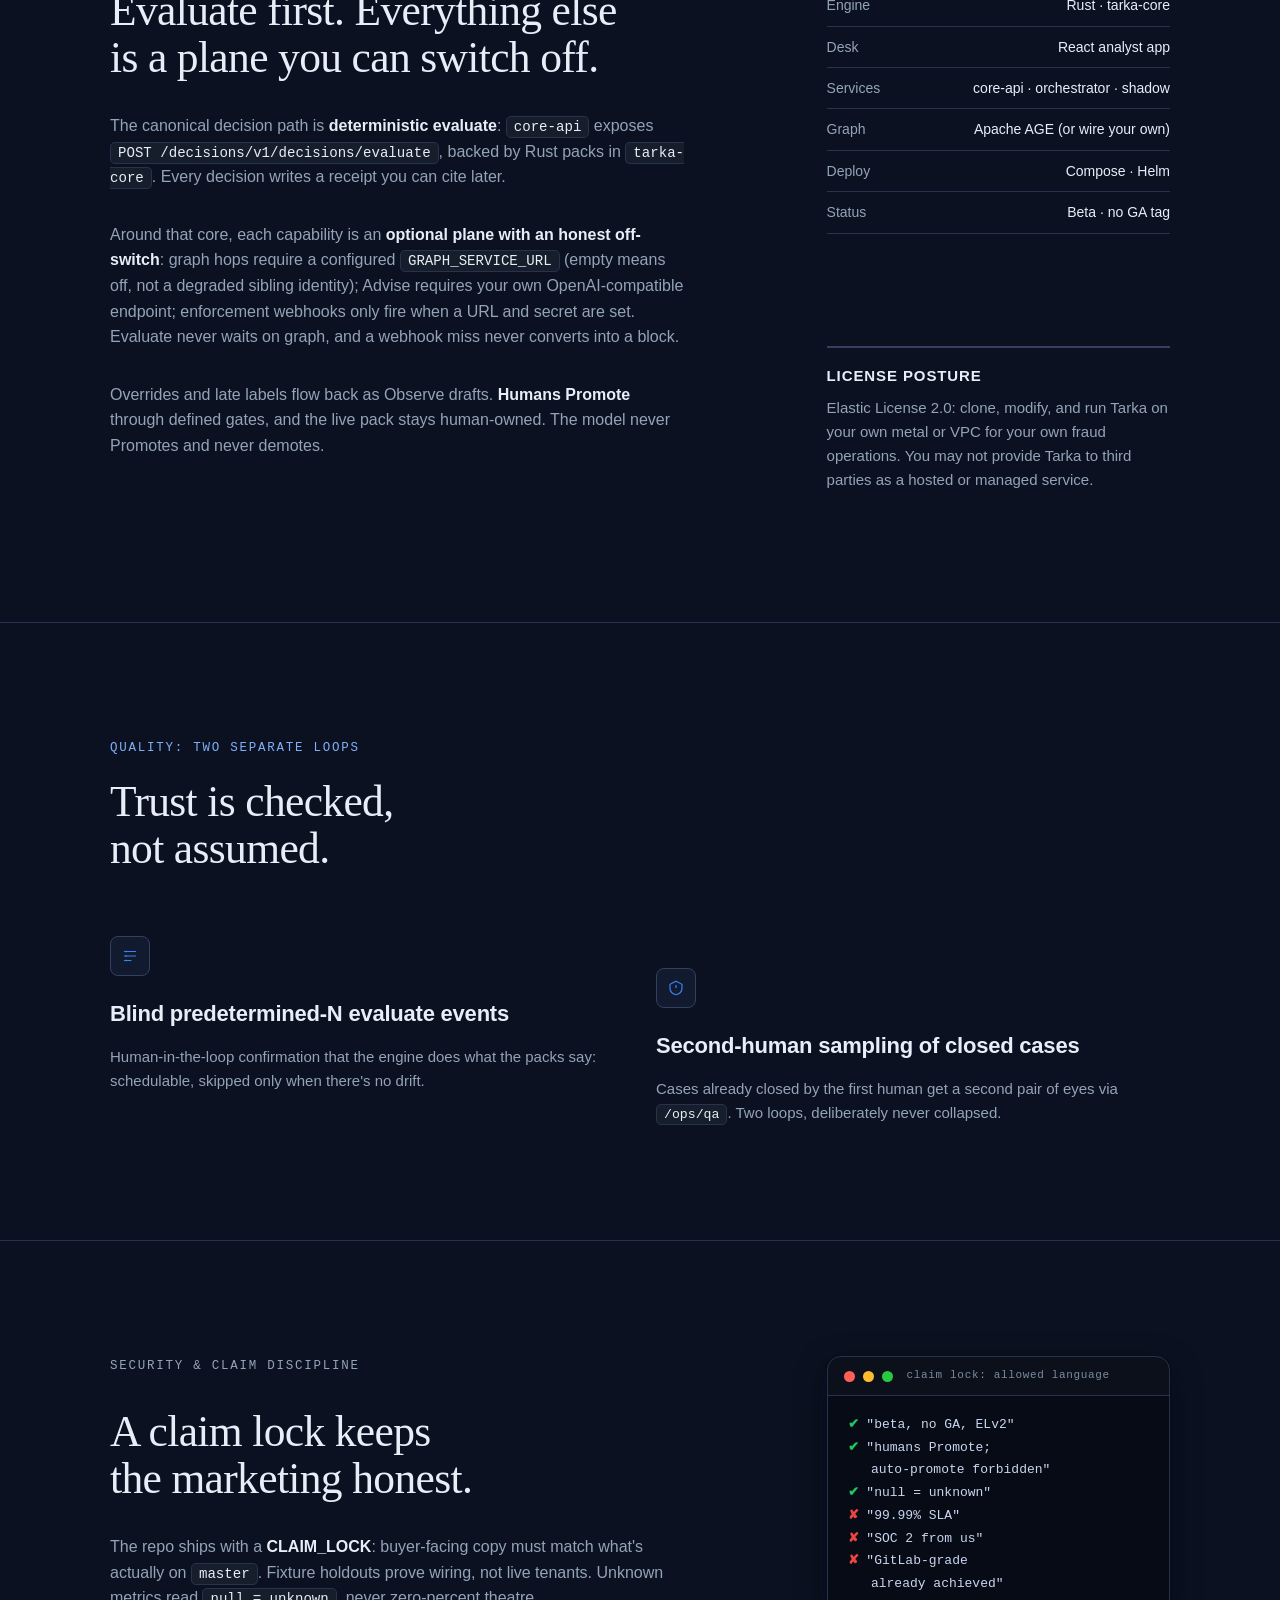
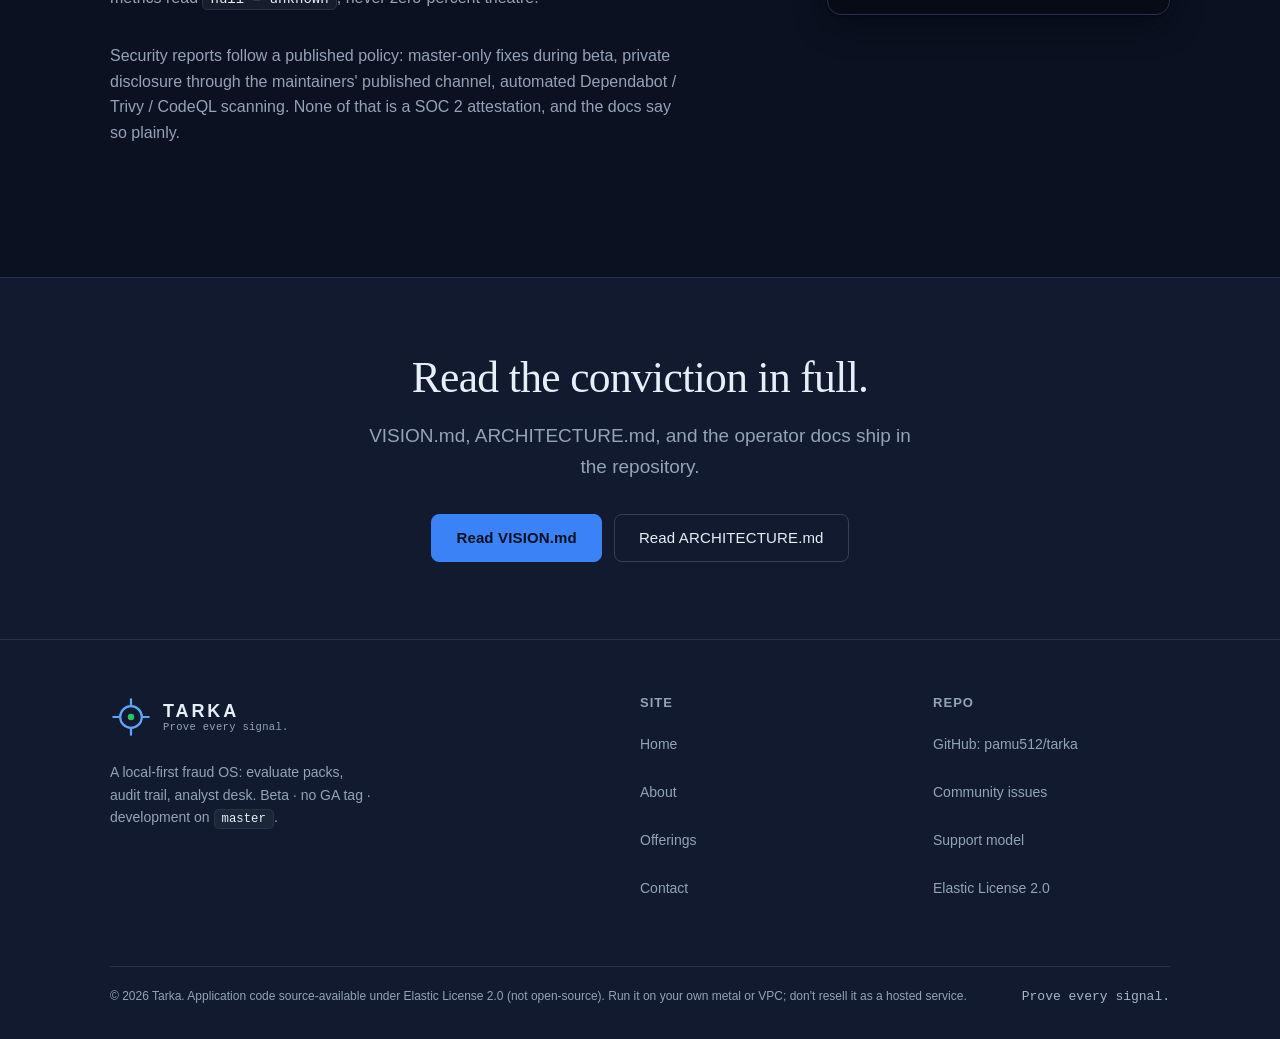
==== commit 06b7b8a4: "Fix site contrast, focus states, and contact copy" ====
--- a/about.html
+++ b/about.html
@@ -1,19 +1,19 @@
 <!doctype html>
 <!--
-  TARKA · About v2 — grounded in VISION.md, ARCHITECTURE.md, README.
+  TARKA · About v2, grounded in VISION.md, ARCHITECTURE.md, README.
 -->
 <html lang="en">
 <head>
   <meta charset="utf-8" />
   <meta name="viewport" content="width=device-width, initial-scale=1" />
-  <title>About — what Tarka is, and isn't · Tarka</title>
+  <title>About: what Tarka is, and isn't · Tarka</title>
   <meta name="description" content="Tarka is a local-first fraud OS: audit everything, review is the exception. What it is, what it deliberately isn't, and the conviction behind it." />
   <link rel="canonical" href="./about.html" />
   <meta name="theme-color" content="#0b1120" />
 
   <meta property="og:type" content="website" />
   <meta property="og:site_name" content="Tarka" />
-  <meta property="og:title" content="About — what Tarka is, and isn't · Tarka" />
+  <meta property="og:title" content="About: what Tarka is, and isn't · Tarka" />
   <meta property="og:description" content="Local-first fraud intelligence: audit everything, review is the exception. The vision, the non-goals, the conviction." />
   <meta property="og:url" content="./about.html" />
   <meta property="og:image" content="assets/brand/tarka-logo-on-dark-bg.png" />
@@ -28,7 +28,7 @@
 
   <header class="site-header">
     <div class="container site-header__inner">
-      <a class="brand" href="index.html" aria-label="Tarka — home">
+      <a class="brand" href="index.html" aria-label="Tarka home">
         <img src="assets/brand/tarka-mark.svg" alt="" />
         <span class="brand-text"><span class="brand-word">TARKA</span><span class="brand-tag">Prove every signal.</span></span>
       </a>
@@ -52,7 +52,7 @@
         <div class="hero-center">
           <p class="eyebrow">About · Local-First Fraud Intelligence</p>
           <h1 class="h1">Privacy vs intelligence is a deployment choice.</h1>
-          <p class="lead">Tarka runs inference on metal you control. The model, the graph, and the rule engine share the same air-gapped room when you choose that deployment — so intelligence and privacy stop trading off.</p>
+          <p class="lead">Tarka runs inference on metal you control. The model, the graph, and the rule engine share the same air-gapped room when you choose that deployment, so intelligence and privacy stop trading off.</p>
         </div>
       </div>
     </section>
@@ -62,7 +62,7 @@
       <div class="container">
         <div class="section-head">
           <p class="eyebrow">Honest scope</p>
-          <h2 class="h2">What Tarka is — and isn't.</h2>
+          <h2 class="h2">What Tarka is, and isn't.</h2>
         </div>
         <div class="ds-wrap">
           <table class="ds-table">
@@ -71,7 +71,7 @@
             </thead>
             <tbody>
               <tr>
-                <td>A <strong>local-first fraud OS</strong> — evaluate packs, audit trail, analyst desk</td>
+                <td>A <strong>local-first fraud OS</strong>: evaluate packs, audit trail, analyst desk</td>
                 <td class="no">A better remote score</td>
               </tr>
               <tr>
@@ -91,7 +91,7 @@
                 <td class="no">A card / chargeback product</td>
               </tr>
               <tr>
-                <td>Source-available under Elastic License 2.0 — run it on your own metal or VPC</td>
+                <td>Source-available under Elastic License 2.0: run it on your own metal or VPC</td>
                 <td class="no">A hosted Tarka Cloud for resale</td>
               </tr>
             </tbody>
@@ -107,8 +107,8 @@
           <p class="eyebrow">The mental model</p>
           <h2 class="h2">Evaluate first. Everything else is a plane you can switch off.</h2>
           <p>The canonical decision path is <strong>deterministic evaluate</strong>: <code class="code-inline">core-api</code> exposes <code class="code-inline">POST /decisions/v1/decisions/evaluate</code>, backed by Rust packs in <code class="code-inline">tarka-core</code>. Every decision writes a receipt you can cite later.</p>
-          <p>Around that core, each capability is an <strong>optional plane with an honest off-switch</strong>: graph hops require a configured <code class="code-inline">GRAPH_SERVICE_URL</code> (empty means off — not a degraded sibling identity); Advise requires your own OpenAI-compatible endpoint; enforcement webhooks only fire when a URL and secret are set. Evaluate never waits on graph, and a webhook miss never converts into a block.</p>
-          <p>Overrides and late labels flow back as Observe drafts — <strong>humans Promote</strong> through defined gates, and the live pack stays human-owned. The model never Promotes and never demotes.</p>
+          <p>Around that core, each capability is an <strong>optional plane with an honest off-switch</strong>: graph hops require a configured <code class="code-inline">GRAPH_SERVICE_URL</code> (empty means off, not a degraded sibling identity); Advise requires your own OpenAI-compatible endpoint; enforcement webhooks only fire when a URL and secret are set. Evaluate never waits on graph, and a webhook miss never converts into a block.</p>
+          <p>Overrides and late labels flow back as Observe drafts. <strong>Humans Promote</strong> through defined gates, and the live pack stays human-owned. The model never Promotes and never demotes.</p>
         </div>
         <aside class="stack" style="gap: var(--gap-xl);">
           <div class="aside-panel">
@@ -134,7 +134,7 @@
     <section class="section" data-od-id="qa">
       <div class="container">
         <div class="section-head">
-          <p class="eyebrow">Quality — two separate loops</p>
+          <p class="eyebrow">Quality: two separate loops</p>
           <h2 class="h2">Trust is checked, not assumed.</h2>
         </div>
         <div class="grid-2 stack-lg">
@@ -143,7 +143,7 @@
               <svg viewBox="0 0 24 24" fill="none" stroke="currentColor" stroke-width="1.6" aria-hidden="true"><path d="M4 6h16M4 12h16M4 18h10"/><path d="M7 5v2M7 11v2M7 17v2"/></svg>
             </div>
             <h3>Blind predetermined-N evaluate events</h3>
-            <p>Human-in-the-loop confirmation that the engine does what the packs say — schedulable, skipped only when there's no drift.</p>
+            <p>Human-in-the-loop confirmation that the engine does what the packs say: schedulable, skipped only when there's no drift.</p>
           </article>
           <article class="feature">
             <div class="feature-mark">
@@ -163,13 +163,13 @@
           <p class="eyebrow">Security &amp; claim discipline</p>
           <h2 class="h2">A claim lock keeps the marketing honest.</h2>
           <p>The repo ships with a <strong>CLAIM_LOCK</strong>: buyer-facing copy must match what's actually on <code class="code-inline">master</code>. Fixture holdouts prove wiring, not live tenants. Unknown metrics read <code class="code-inline">null = unknown</code>, never zero-percent theatre.</p>
-          <p>Security reports follow a published policy: master-only fixes during beta, private disclosure through the maintainers' published channel, automated Dependabot / Trivy / CodeQL scanning. None of that is a SOC 2 attestation — and the docs say so plainly.</p>
+          <p>Security reports follow a published policy: master-only fixes during beta, private disclosure through the maintainers' published channel, automated Dependabot / Trivy / CodeQL scanning. None of that is a SOC 2 attestation, and the docs say so plainly.</p>
         </div>
         <aside>
           <div class="terminal" aria-hidden="true">
             <div class="terminal-bar">
               <span class="terminal-dot terminal-dot--r"></span><span class="terminal-dot terminal-dot--y"></span><span class="terminal-dot terminal-dot--g"></span>
-              <span class="terminal-title">claim lock — allowed language</span>
+              <span class="terminal-title">claim lock: allowed language</span>
             </div>
 <pre><span class="ok">✔</span> "beta, no GA, ELv2"
 <span class="ok">✔</span> "humans Promote;
@@ -219,7 +219,7 @@
         <div>
           <h2>Repo</h2>
           <ul>
-            <li><a href="https://github.com/pamu512/tarka" rel="noopener">GitHub — pamu512/tarka</a></li>
+            <li><a href="https://github.com/pamu512/tarka" rel="noopener">GitHub: pamu512/tarka</a></li>
             <li><a href="https://github.com/pamu512/tarka/issues" rel="noopener">Community issues</a></li>
             <li><a href="https://github.com/pamu512/tarka/blob/master/SUPPORT.md" rel="noopener">Support model</a></li>
             <li><a href="https://github.com/pamu512/tarka/blob/master/LICENSE" rel="noopener">Elastic License 2.0</a></li>
@@ -227,7 +227,7 @@
         </div>
       </div>
       <div class="site-footer__legal">
-        <span>© <span id="year">2026</span> Tarka. Application code source-available under Elastic License 2.0 — not open-source. Run it on your own metal or VPC; don't resell it as a hosted service.</span>
+        <span>© <span id="year">2026</span> Tarka. Application code source-available under Elastic License 2.0 (not open-source). Run it on your own metal or VPC; don't resell it as a hosted service.</span>
         <span class="meta">Prove every signal.</span>
       </div>
     </div>
--- a/assets/main.css
+++ b/assets/main.css
@@ -1,6 +1,6 @@
 /* ============================================================
-   TARKA — shared stylesheet  v2 (repo-grounded rebrand)
-   Brand: Tarka fraud OS — "Prove every signal."
+   TARKA: shared stylesheet  v2 (repo-grounded rebrand)
+   Brand: Tarka fraud OS. "Prove every signal."
    Surfaces from frontend/src/index.css (slate scale), brand blue
    #3b82f6, decision triad green/amber/red. Discipline: 11 Build
    (restraint, whitespace, typographic hierarchy) on a dark desk.
@@ -8,17 +8,17 @@
 
 /* ---------- tokens ---------- */
 :root {
-  --bg:        #0b1120;   /* page — surface-950            */
-  --surface:   #111a2e;   /* raised cards — surface-900     */
-  --surface-2: #1a2540;   /* hover / sunken — surface-800   */
-  --fg:        #e8eef8;   /* primary text — gray-100        */
-  --muted:     #94a3b8;   /* secondary — gray-400           */
-  --faint:     #64748b;   /* captions — gray-500            */
-  --border:    #27324c;   /* hairlines — surface-700        */
-  --border-2:  #33415e;   /* emphasis hairline — surface-600*/
-
-  --accent:      #3b82f6; /* brand blue — brand-500         */
-  --accent-deep: #2563eb; /* hover — brand-600              */
+  --bg:        #0b1120;   /* page: surface-950            */
+  --surface:   #111a2e;   /* raised cards: surface-900     */
+  --surface-2: #1a2540;   /* hover / sunken: surface-800   */
+  --fg:        #e8eef8;   /* primary text: gray-100        */
+  --muted:     #94a3b8;   /* secondary: gray-400           */
+  --faint:     #7a8ba0;   /* captions, readable on raised cards */
+  --border:    #27324c;   /* hairlines: surface-700        */
+  --border-2:  #33415e;   /* emphasis hairline: surface-600*/
+
+  --accent:      #3b82f6; /* brand blue: brand-500         */
+  --accent-deep: #2563eb; /* hover: brand-600              */
   --accent-soft: rgba(59, 130, 246, 0.14);
   --ink-soft:    rgba(232, 238, 248, 0.05);
 
@@ -121,6 +121,15 @@
 .grid-3 { display: grid; grid-template-columns: repeat(3, 1fr); gap: var(--gap-lg); }
 .grid-2-1 { display: grid; grid-template-columns: 1.9fr 1fr; gap: clamp(40px, 5vw, 80px); align-items: start; }
 
+.grid-2 > *,
+.grid-3 > *,
+.grid-2-1 > *,
+.hero-split > *,
+.split-media > *,
+.step {
+  min-width: 0;
+}
+
 @media (max-width: 980px) {
   .grid-3 { grid-template-columns: 1fr; gap: var(--gap-md); }
   .grid-2 { grid-template-columns: 1fr; }
@@ -191,6 +200,8 @@
   border: 1px solid var(--border);
   border-radius: var(--radius-lg);
   overflow: hidden;
+  min-width: 0;
+  max-width: 100%;
   box-shadow: var(--shadow-soft);
 }
 .terminal-bar {
@@ -241,6 +252,9 @@
   font-size: var(--fs-small);
   color: var(--muted);
   padding: 8px 2px;
+  min-height: 44px;
+  display: inline-flex;
+  align-items: center;
   position: relative;
   transition: color 0.15s ease;
 }
@@ -274,7 +288,7 @@
     gap: var(--gap-sm);
   }
   .site-nav.is-open { display: flex; }
-  .site-nav a { font-size: 17px; padding: 10px 0; }
+  .site-nav a { font-size: 17px; padding: 10px 0; width: 100%; }
   .site-nav a::after { display: none; }
   .site-header .btn { margin-left: 0; margin-top: var(--gap-sm); }
 }
@@ -299,7 +313,7 @@
 .btn-secondary:hover:not([disabled]) { border-color: var(--fg); background: var(--ink-soft); }
 .btn-ghost { background: transparent; color: var(--fg); border-color: transparent; padding-inline: 8px; }
 .btn-ghost:hover:not([disabled]) { color: var(--accent); }
-.btn-small { min-height: 36px; padding: 7px 14px; font-size: 13px; }
+.btn-small { min-height: 44px; padding: 7px 14px; font-size: 13px; }
 .btn-arrow::after { content: '\2192'; transition: transform 0.16s var(--ease-out); }
 .btn-arrow:hover::after { transform: translateX(3px); }
 
@@ -428,6 +442,8 @@
 /* ---------- tables (stack matrix) ---------- */
 .ds-wrap {
   overflow-x: auto;
+  min-width: 0;
+  max-width: 100%;
   border: 1px solid var(--border);
   border-radius: var(--radius-lg);
   background: var(--surface);
@@ -481,17 +497,19 @@
   background-position: right 14px center;
   padding-right: 38px;
 }
-.input:focus, .select:focus, .textarea:focus {
-  outline: none;
+.input:focus-visible, .select:focus-visible, .textarea:focus-visible {
+  outline: 2px solid var(--accent);
+  outline-offset: 2px;
   border-color: var(--accent);
-  box-shadow: 0 0 0 3px var(--accent-soft);
 }
 .input:user-invalid, .select:user-invalid, .textarea:user-invalid {
   border-color: var(--deny);
   background: var(--deny-soft);
 }
-.input:user-invalid:focus, .select:user-invalid:focus, .textarea:user-invalid:focus {
-  box-shadow: 0 0 0 3px var(--deny-soft);
+.input:user-invalid:focus-visible, .select:user-invalid:focus-visible, .textarea:user-invalid:focus-visible {
+  outline: 2px solid var(--deny);
+  outline-offset: 2px;
+  border-color: var(--deny);
 }
 
 .field-error { display: none; font-size: 13px; color: var(--danger); font-weight: 500; }
@@ -569,7 +587,8 @@
 .site-footer p { color: var(--muted); font-size: 14px; max-width: 34ch; }
 .site-footer h2 { font-family: var(--font-body); font-size: 13px; font-weight: 600; letter-spacing: 0.08em; text-transform: uppercase; color: var(--muted); margin-bottom: var(--gap-sm); }
 .site-footer ul { list-style: none; }
-.site-footer ul a { color: var(--muted); font-size: 14px; display: inline-block; padding: 5px 0; }
+.site-footer li + li { margin-top: 4px; }
+.site-footer ul a { color: var(--muted); font-size: 14px; display: inline-flex; align-items: center; min-height: 44px; padding: 5px 0; }
 .site-footer ul a:hover { color: var(--fg); }
 .site-footer__legal { border-top: 1px solid var(--border); padding-top: var(--gap-md); display: flex; justify-content: space-between; gap: var(--gap-md); flex-wrap: wrap; font-size: 12px; color: var(--muted); }
 
@@ -623,16 +642,4 @@
 .error-page .h2 { margin: var(--gap-md) auto var(--gap-sm); max-width: 20ch; }
 .error-page .lead { margin: 0 auto var(--gap-lg); }
 
-/* ---------- @font-face (local, CSP-safe) ---------- */
-@font-face {
-  font-family: 'Instrument Serif';
-  src: url('fonts/instrument-serif-latin.woff2') format('woff2');
-  font-weight: 400; font-style: normal; font-display: swap;
-}
-@font-face {
-  font-family: 'Instrument Serif';
-  src: url('fonts/instrument-serif-italic-latin.woff2') format('woff2');
-  font-weight: 400; font-style: italic; font-display: swap;
-}
-
 .legend-chip--soc::before { background: var(--review); }
